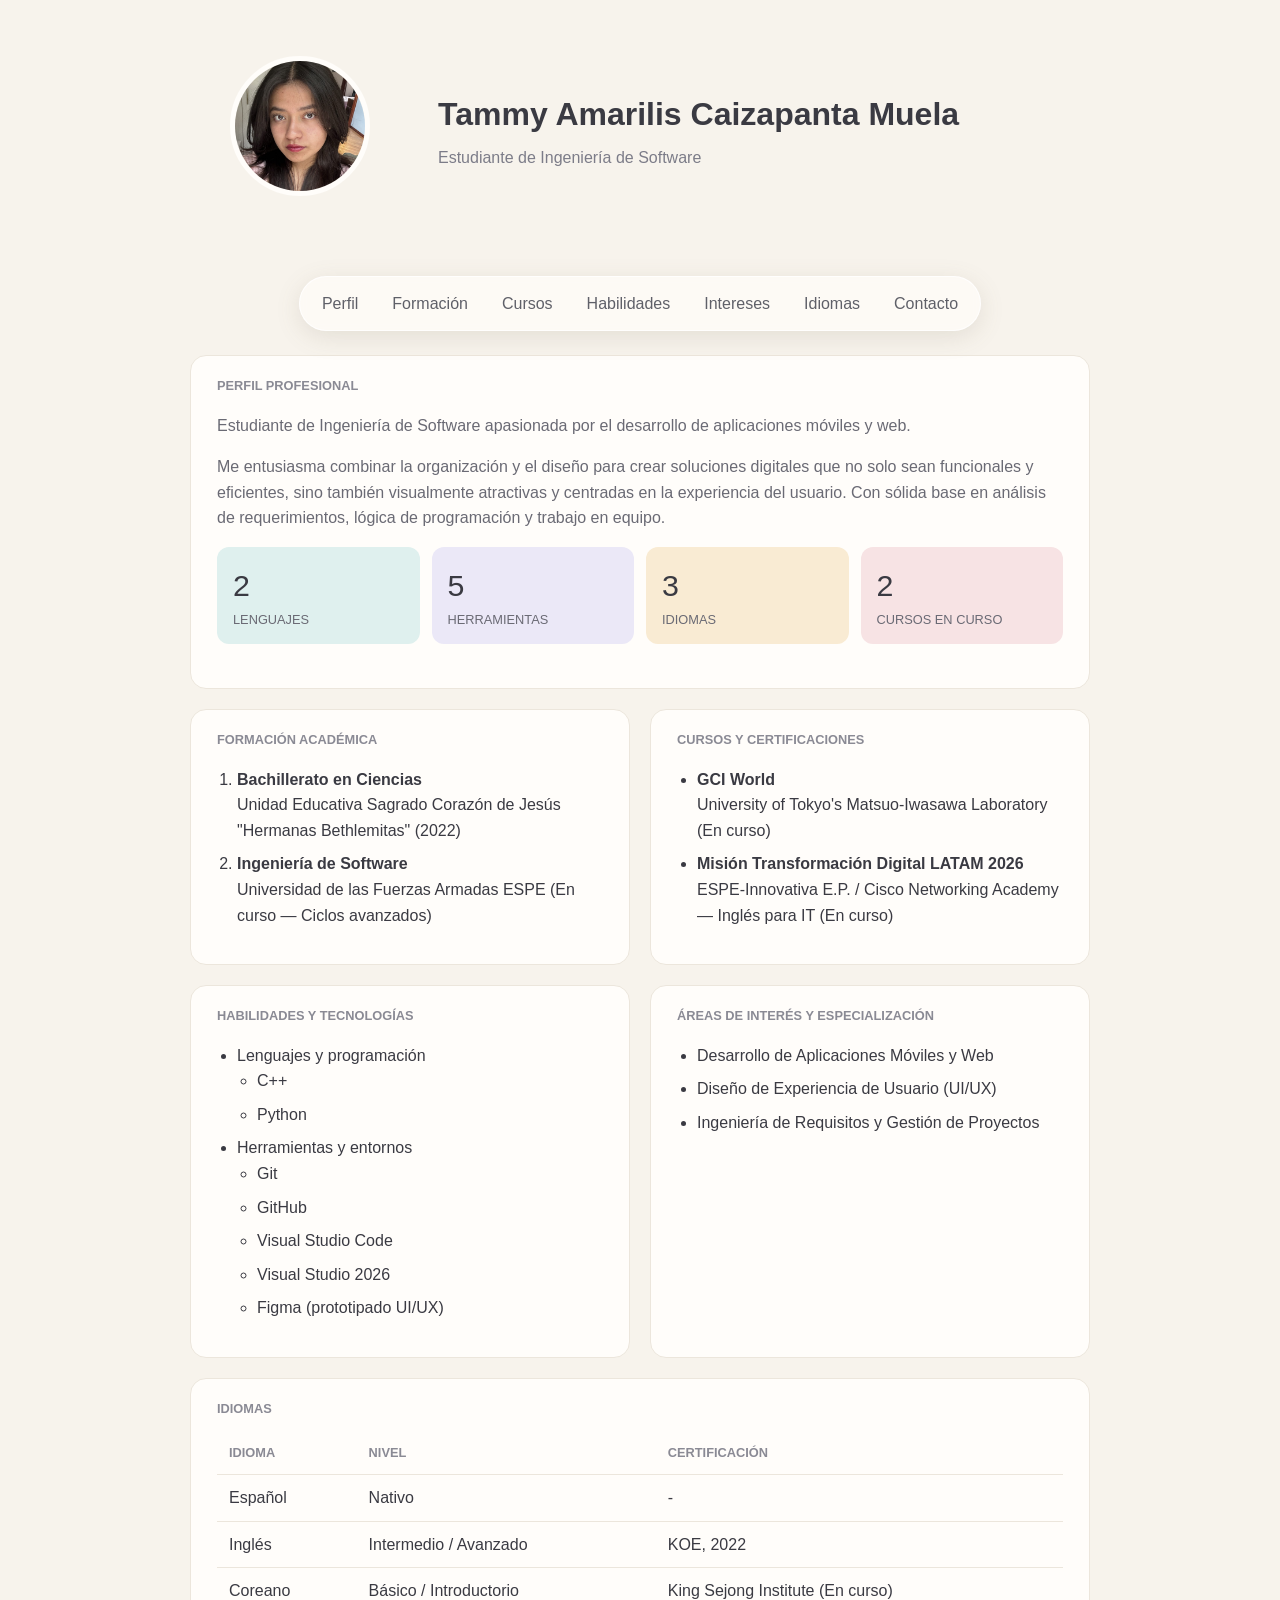
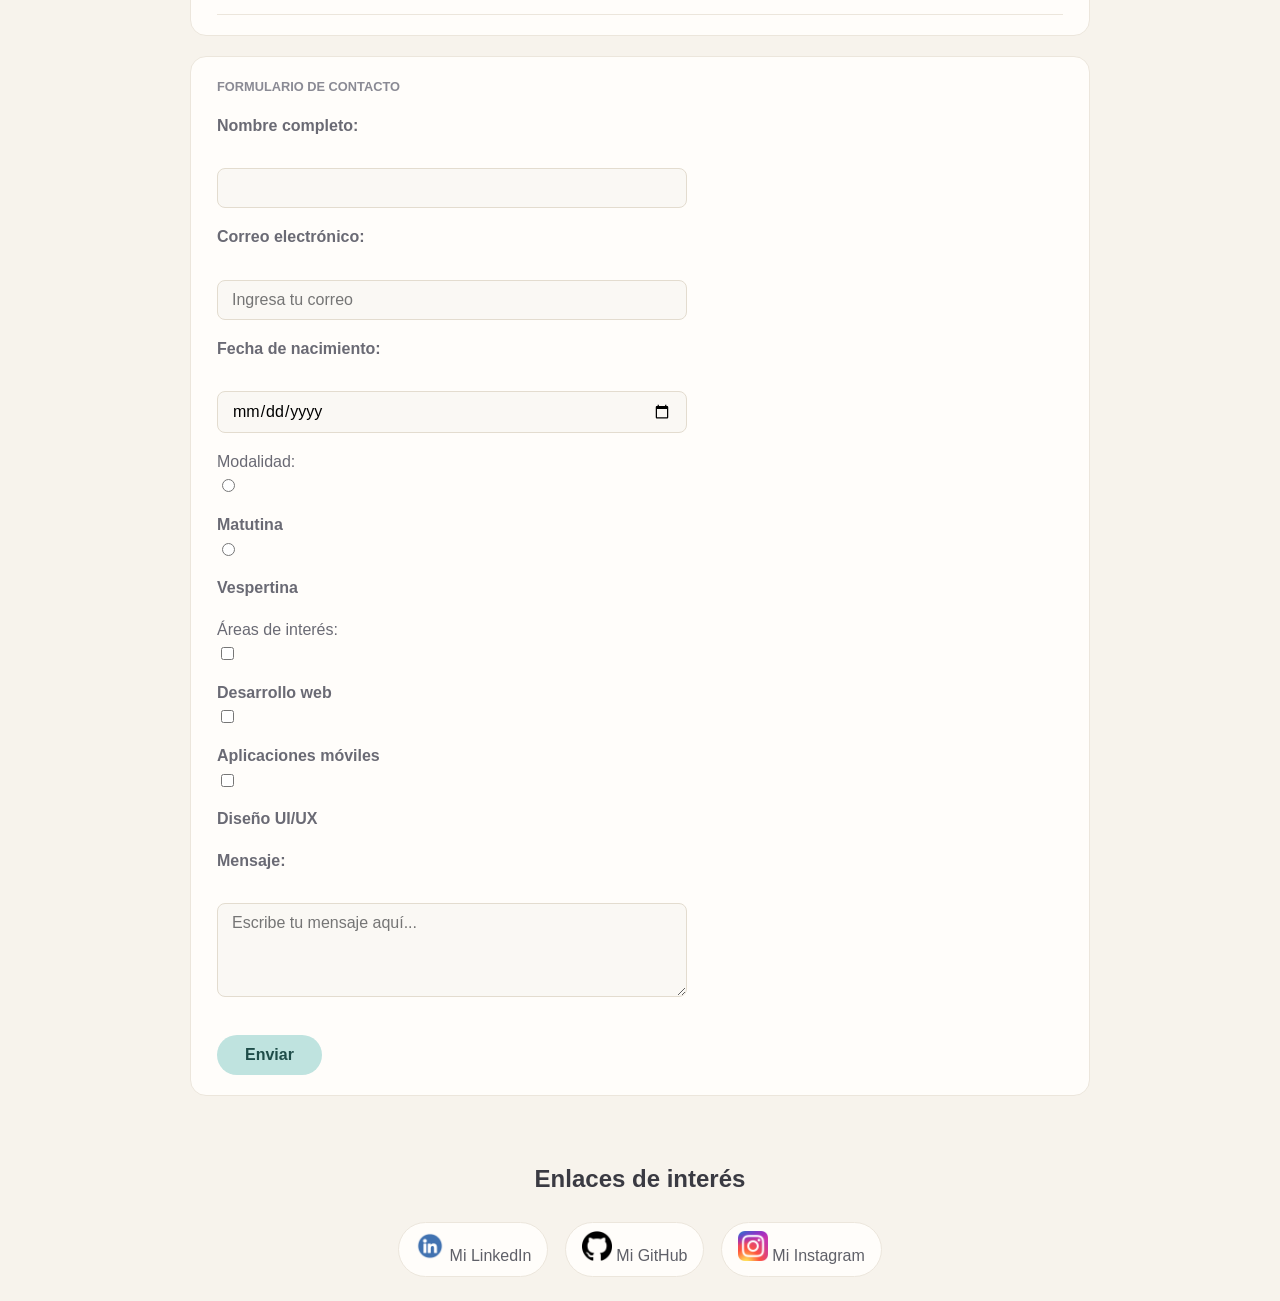
==== perfil-profesional/index.html @ f211ebad "Upload 01 Perfil Profesional" ====
<!DOCTYPE html>
<html lang="es">

<head>
    <meta charset="UTF-8">
    <meta name="viewport" content="width=device-width, initial-scale=1.0">
    <title>Perfil profesional - Tammy Caizapanta</title>
    <link rel="stylesheet" href="css/styles.css">
       <link rel="icon" type="image/png" href="img/pageicon.png">
</head>

<body>

    <header>
        <figure>
            <img src="img/foto_perfil.jpg" alt="Foto de perfil de Tammy Caizapanta" width="250" height="274">
        </figure>
        <div>
            <h1>Tammy Amarilis Caizapanta Muela</h1>
            <p>Estudiante de Ingeniería de Software</p>
        </div>
    </header>

    <nav>
        <ul>
            <li><a href="#perfil">Perfil</a></li>
            <li><a href="#formacion">Formación</a></li>
            <li><a href="#cursos">Cursos</a></li>
            <li><a href="#habilidades">Habilidades</a></li>
            <li><a href="#intereses">Intereses</a></li>
            <li><a href="#idiomas">Idiomas</a></li>
            <li><a href="#contacto">Contacto</a></li>
        </ul>
    </nav>

    <main>

        <section id="perfil">
            <h2>Perfil Profesional</h2>
            <p id="resumen" class="destacado">
                Estudiante de Ingeniería de Software apasionada por el desarrollo de aplicaciones móviles y web.
            </p>
            <p>
                Me entusiasma combinar la organización y el diseño para crear soluciones digitales que no solo
                sean funcionales y eficientes, sino también visualmente atractivas y centradas en la experiencia
                del usuario. Con sólida base en análisis de requerimientos, lógica de programación y trabajo en
                equipo.
            </p>
            <ul class="datos">
                <li class="teal"><strong>2</strong> Lenguajes</li>
                <li class="lila"><strong>5</strong> Herramientas</li>
                <li class="durazno"><strong>3</strong> Idiomas</li>
                <li class="rosa"><strong>2</strong> Cursos en curso</li>
            </ul>
        </section>

        <section id="formacion">
            <h2>Formación Académica</h2>
            <ol>
                <li>
                    <strong>Bachillerato en Ciencias</strong><br>
                    Unidad Educativa Sagrado Corazón de Jesús "Hermanas Bethlemitas"
                    (<time datetime="2022">2022</time>)
                </li>
                <li>
                    <strong>Ingeniería de Software</strong><br>
                    Universidad de las Fuerzas Armadas ESPE (En curso — Ciclos avanzados)
                </li>
            </ol>
        </section>

        <section id="cursos">
            <h2>Cursos y Certificaciones</h2>
            <ul>
                <li>
                    <strong>GCI World</strong><br>
                    University of Tokyo's Matsuo-Iwasawa Laboratory (En curso)
                </li>
                <li>
                    <strong>Misión Transformación Digital LATAM 2026</strong><br>
                    ESPE-Innovativa E.P. / Cisco Networking Academy — Inglés para IT (En curso)
                </li>
            </ul>
        </section>

        <section id="habilidades">
            <h2>Habilidades y Tecnologías</h2>
            <ul>
                <li>Lenguajes y programación
                    <ul>
                        <li>C++</li>
                        <li>Python</li>
                    </ul>
                </li>
                <li>Herramientas y entornos
                    <ul>
                        <li>Git</li>
                        <li>GitHub</li>
                        <li>Visual Studio Code</li>
                        <li>Visual Studio 2026</li>
                        <li>Figma (prototipado UI/UX)</li>
                    </ul>
                </li>
            </ul>
        </section>

        <section id="intereses">
            <h2>Áreas de Interés y Especialización</h2>
            <ul>
                <li>Desarrollo de Aplicaciones Móviles y Web</li>
                <li>Diseño de Experiencia de Usuario (UI/UX)</li>
                <li>Ingeniería de Requisitos y Gestión de Proyectos</li>
            </ul>
        </section>

        <section id="idiomas">
            <h2>Idiomas</h2>
            <table>
                <tr>
                    <th>Idioma</th>
                    <th>Nivel</th>
                    <th>Certificación</th>
                </tr>
                <tr>
                    <td>Español</td>
                    <td>Nativo</td>
                    <td>-</td>
                </tr>
                <tr>
                    <td>Inglés</td>
                    <td>Intermedio / Avanzado</td>
                    <td>KOE, 2022</td>
                </tr>
                <tr>
                    <td>Coreano</td>
                    <td>Básico / Introductorio</td>
                    <td>King Sejong Institute (En curso)</td>
                </tr>
            </table>
        </section>

        <section id="contacto">
            <h2>Formulario de contacto</h2>
            <form action="index.html" method="get">
                <p>
                    <label for="nombre">Nombre completo:</label><br>
                    <input type="text" id="nombre" name="nombre" required>
                </p>

                <p>
                    <label for="correo">Correo electrónico:</label><br>
                    <input type="email" id="correo" name="correo" placeholder="Ingresa tu correo" required>
                </p>

                <p>
                    <label for="fecha">Fecha de nacimiento:</label><br>
                    <input type="date" id="fecha" name="fecha" required>
                </p>

                <p>
                    Modalidad:<br>
                    <input type="radio" id="matutina" name="modalidad" value="matutina" required>
                    <label for="matutina" class="opcion">Matutina</label>
                    <input type="radio" id="vespertina" name="modalidad" value="vespertina">
                    <label for="vespertina" class="opcion">Vespertina</label>
                </p>

                <p>
                    Áreas de interés:<br>
                    <input type="checkbox" id="web" name="intereses" value="Desarrollo web">
                    <label for="web" class="opcion">Desarrollo web</label>
                    <input type="checkbox" id="movil" name="intereses" value="Aplicaciones móviles">
                    <label for="movil" class="opcion">Aplicaciones móviles</label>
                    <input type="checkbox" id="diseno" name="intereses" value="Diseño UI/UX">
                    <label for="diseno" class="opcion">Diseño UI/UX</label>
                </p>

                <p>
                    <label for="mensaje">Mensaje:</label><br>
                    <textarea id="mensaje" name="mensaje" rows="4" maxlength="300"
                        placeholder="Escribe tu mensaje aquí..." required></textarea>
                </p>

                <button type="submit">Enviar</button>
            </form>
        </section>

    </main>

    <footer>
        <h2>Enlaces de interés</h2>
        <address>
            <a href="https://www.linkedin.com/in/tammycaizapanta/" target="_blank" rel="noopener noreferrer">
                <img src="img/linkedin.png" alt="LinkedIn" width="30" height="30">
                Mi LinkedIn
            </a>
            <a href="https://github.com/tammycaizapanta" target="_blank" rel="noopener noreferrer">
                <img src="img/github.png" alt="GitHub" width="30" height="30">
                Mi GitHub
            </a>
            <a href="https://instagram.com/tammy.thv" target="_blank" rel="noopener noreferrer">
                <img src="img/ig.png" alt="Instagram" width="30" height="30">
                Mi Instagram
            </a>
        </address>
    </footer>

</body>

</html>
---- perfil-profesional/css/styles.css ----
body {
    margin: 0;
    background: #f7f3ec;
    color: #3a3a42;
    font-family: -apple-system, BlinkMacSystemFont, "Segoe UI", Roboto, sans-serif;
    line-height: 1.6;
}

h1, h2, h3 { font-weight: 600; }

input, textarea, button {
    font-family: -apple-system, BlinkMacSystemFont, "Segoe UI", Roboto, sans-serif;
    font-size: 1rem;
}

header {
    max-width: 900px;
    margin: 0 auto;
    padding: 40px 20px;
    display: flex;
    align-items: center;
    gap: 28px;
}

header img {
    width: 130px;
    height: 130px;
    object-fit: cover;
    border-radius: 50%;
    border: 5px solid #fffdfa;
}

header h1 { margin: 0 0 4px; font-size: 2rem; }
header p { margin: 0; color: #7c7c88; }

/* Menú estilo cristal */
nav {
    position: sticky;
    top: 12px;
    width: fit-content;
    max-width: calc(100% - 24px);
    margin: 16px auto 24px;
    padding: 6px;
    background: rgba(255, 253, 250, 0.7);
    backdrop-filter: blur(4px);
    border: 1px solid rgba(255, 255, 255, 0.8);
    border-radius: 999px;
    box-shadow: 0 6px 24px rgba(120, 110, 90, 0.15);
}

nav ul { 
    list-style: none; 
    margin: 0; 
    padding: 0; 
    display: flex; 
    gap: 2px; 
}

nav a { 
    display: block; 
    padding: 8px 16px; 
    border-radius: 999px; 
    color: #5f6068; 
    text-decoration: none; 
}

nav a:hover { background: #dff0ee; color: #2f6b66; }

main {
    max-width: 900px;
    margin: 0 auto;
    padding: 0 20px 24px;
    display: grid;
    grid-template-columns: 1fr 1fr;
    gap: 20px;
}

#perfil, #idiomas, #contacto { grid-column: 1 / -1; }

main > section {
    background: #fffdfa;
    border: 1px solid #ece6dc;
    border-radius: 16px;
    padding: 20px 26px;
}

section > h2 {
    color: #8a8a94;
    font-size: 0.8rem;
    text-transform: uppercase;
    margin: 0 0 14px;
}

section ul, section ol { padding-left: 20px; }
section li { margin-bottom: 8px; }

.datos {
    list-style: none;
    padding: 0;
    display: grid;
    grid-template-columns: repeat(4, 1fr);
    gap: 12px;
}

.datos li {
    border-radius: 12px;
    padding: 14px 16px;
    font-size: 0.8rem;
    text-transform: uppercase;
    color: #6a6a74;
}

.datos strong { display: block; font-size: 1.9rem; font-weight: 500; color: #3a3a42; }

/* Cuadros de colorcito */
.teal { background: #dff0ee; }
.lila { background: #ebe8f7; }
.durazno { background: #f9ebd3; }
.rosa { background: #f7e3e4; }

p { color: #6a6a74; }

table { width: 100%; border-collapse: collapse; }
th, td { padding: 10px 12px; text-align: left; border-bottom: 1px solid #ece6dc; }
th { color: #8a8a94; font-size: 0.8rem; text-transform: uppercase; }

label { font-weight: 600; display: block; margin-top: 12px; }

input, textarea {
    width: 100%;
    max-width: 440px;
    margin-top: 4px;
    padding: 10px 14px;
    background: #faf8f4;
    border: 1px solid #e3dccf;
    border-radius: 8px;
}

input[type="radio"],
input[type="checkbox"] { width: auto; margin-right: 8px; }

button {
    background: #bfe3df;
    color: #1f4d49;
    border: none;
    border-radius: 999px;
    padding: 11px 28px;
    font-weight: 600;
    cursor: pointer;
    margin-top: 14px;
}
button:hover { background: #a9d6d1; }

footer { max-width: 900px; margin: 0 auto; padding: 20px; text-align: center; }
address { font-style: normal; }

footer a {
    display: inline-block;
    margin: 4px 6px;
    padding: 8px 16px;
    background: #fffdfa;
    border: 1px solid #ece6dc;
    border-radius: 999px;
    color: #5f6068;
    text-decoration: none;
}

@media (max-width: 650px) {
    header { flex-direction: column; text-align: center; }
    main { grid-template-columns: 1fr; }
    .datos { grid-template-columns: 1fr 1fr; }

    nav {
        width: 100%;
        box-sizing: border-box;
        overflow-x: auto;
    }
    nav ul {
        flex-wrap: nowrap;
        width: max-content;
    }
    nav a {
        white-space: nowrap;
    }
}
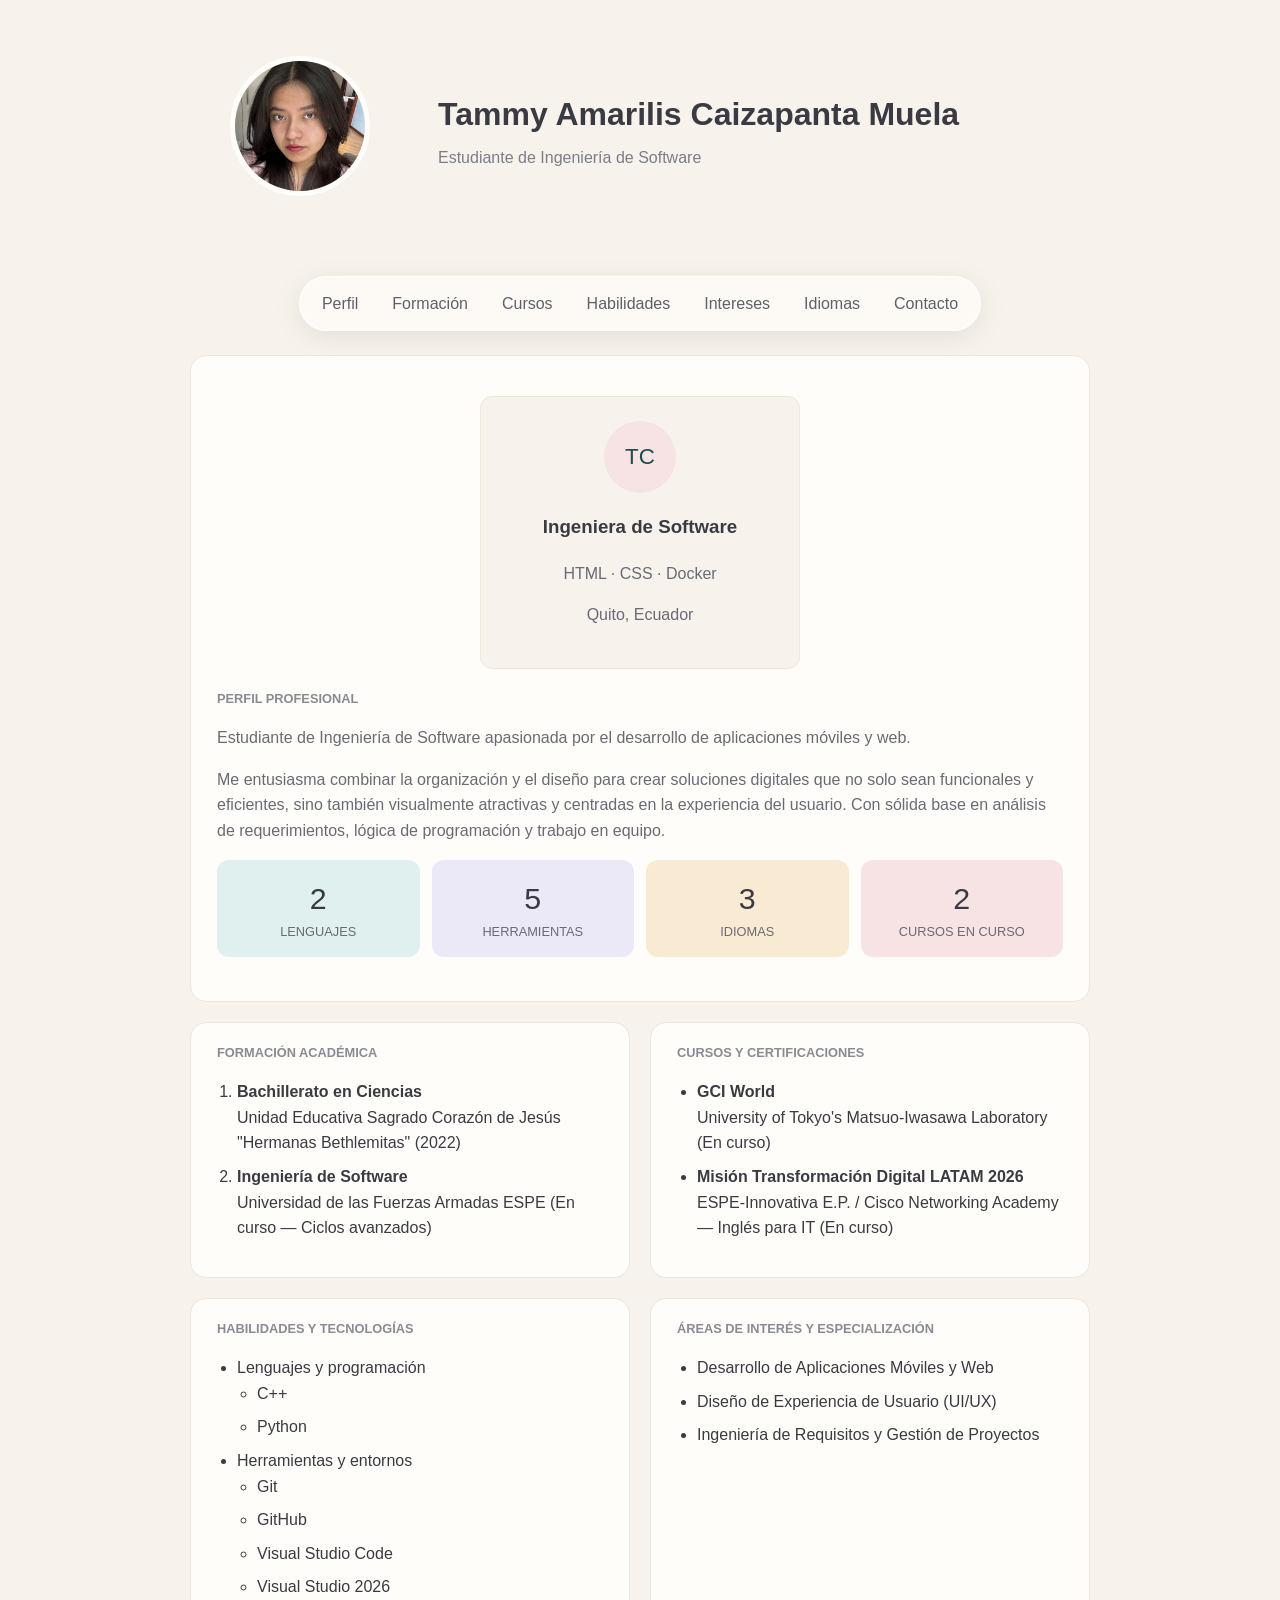
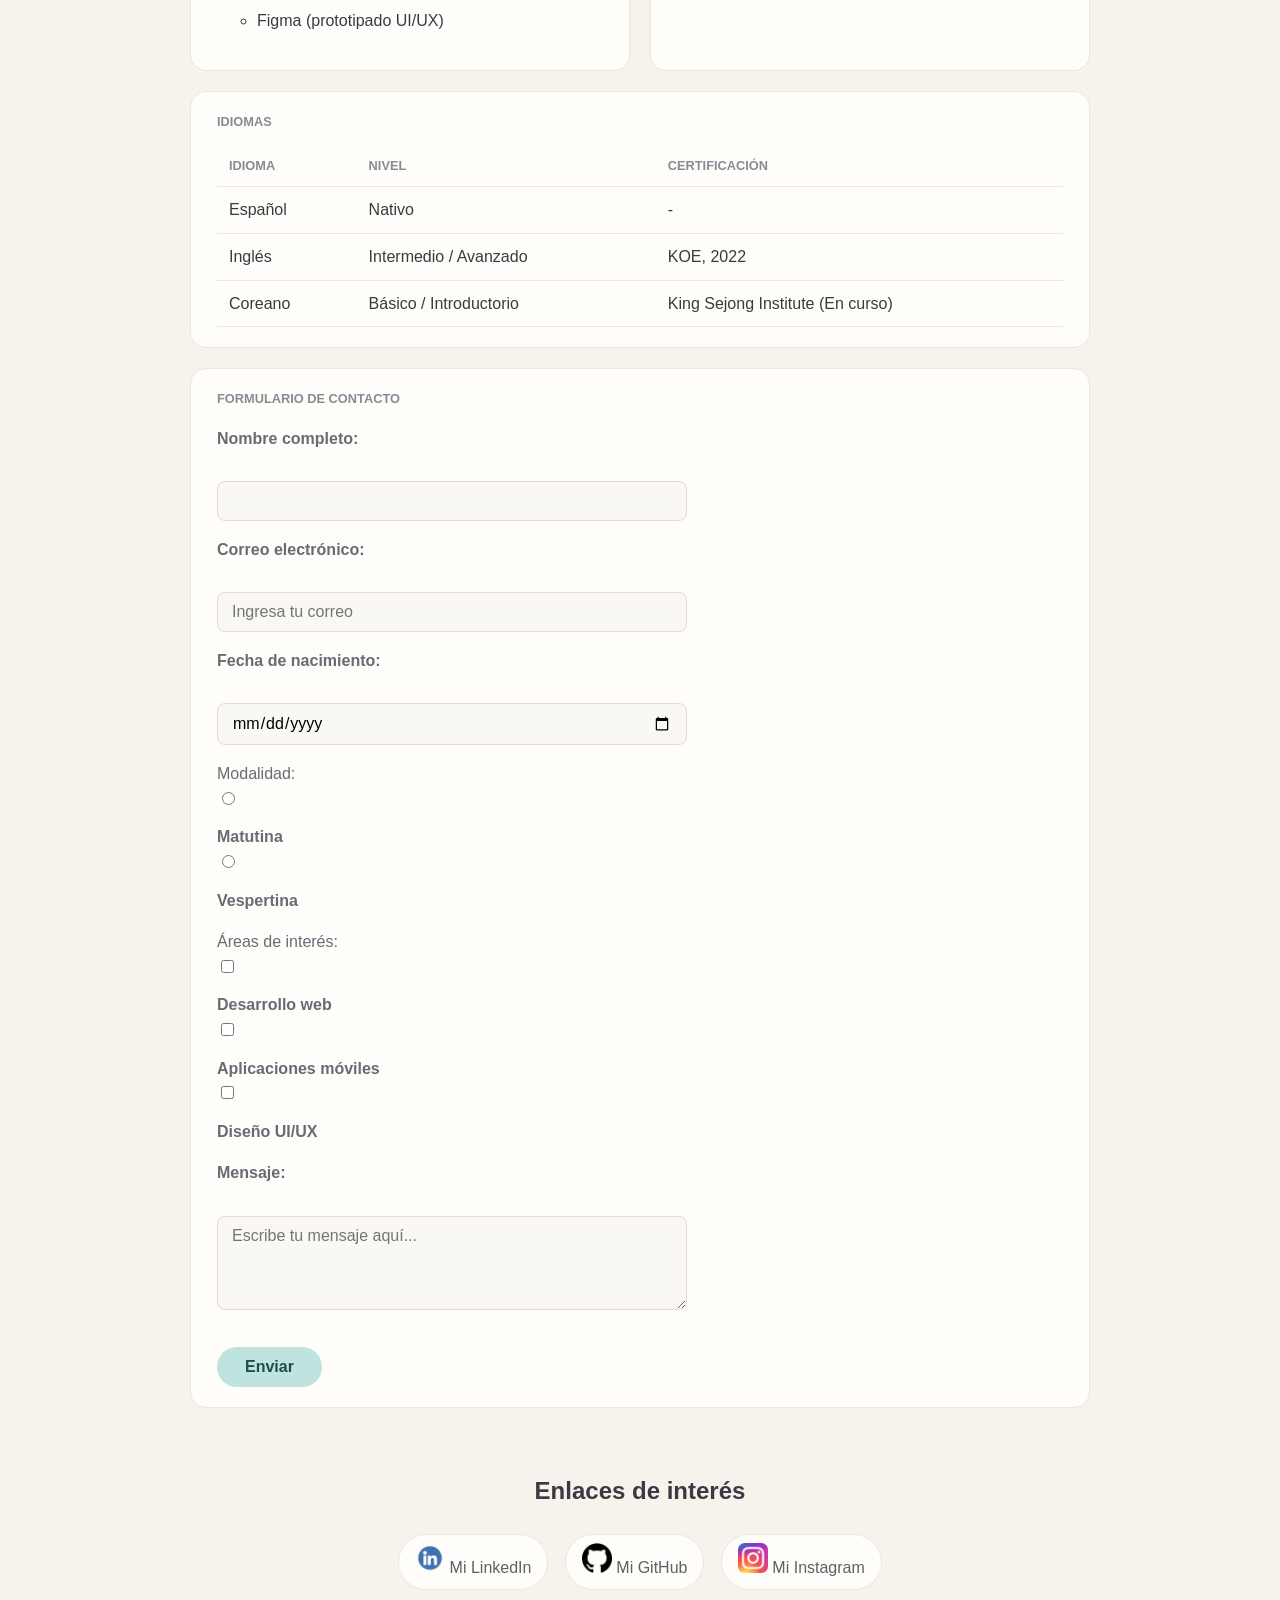
==== commit d7432e7d: "Card" ====
--- a/perfil-profesional/index.html
+++ b/perfil-profesional/index.html
@@ -36,6 +36,14 @@
     <main>
 
         <section id="perfil">
+            
+            <article class="card">
+                <div class="card-avatar">TC</div>
+                <h3>Ingeniera de Software</h3>
+                <p>HTML · CSS · Docker</p>
+                <p>Quito, Ecuador</p>
+            </article>
+
             <h2>Perfil Profesional</h2>
             <p id="resumen" class="destacado">
                 Estudiante de Ingeniería de Software apasionada por el desarrollo de aplicaciones móviles y web.
--- a/perfil-profesional/css/styles.css
+++ b/perfil-profesional/css/styles.css
@@ -33,7 +33,6 @@
 header h1 { margin: 0 0 4px; font-size: 2rem; }
 header p { margin: 0; color: #7c7c88; }
 
-/* Menú estilo cristal */
 nav {
     position: sticky;
     top: 12px;
@@ -112,11 +111,10 @@
 
 .datos strong { display: block; font-size: 1.9rem; font-weight: 500; color: #3a3a42; }
 
-/* Cuadros de colorcito */
-.teal { background: #dff0ee; }
-.lila { background: #ebe8f7; }
-.durazno { background: #f9ebd3; }
-.rosa { background: #f7e3e4; }
+.teal { background: #dff0ee; text-align: center; }
+.lila { background: #ebe8f7; text-align: center; } 
+.durazno { background: #f9ebd3; text-align: center; }
+.rosa { background: #f7e3e4; text-align: center; }
 
 p { color: #6a6a74; }
 
@@ -163,6 +161,28 @@
     border-radius: 999px;
     color: #5f6068;
     text-decoration: none;
+}
+
+.card {
+    width: 320px;
+    padding: 24px;
+    margin: 20px auto;
+    border: 1px solid #efe6d7;
+    border-radius: 12px;
+    box-sizing: border-box;
+    background: #f7f3ec;
+    text-align: center;
+}
+
+.card-avatar {
+    width: 72px;
+    height: 72px;
+    margin: 0 auto 12px;
+    border-radius: 80%;
+    background: #f7e3e4;
+    color: #1f4d49;
+    font-size: 1.4rem;
+    line-height: 72px;
 }
 
 @media (max-width: 650px) {
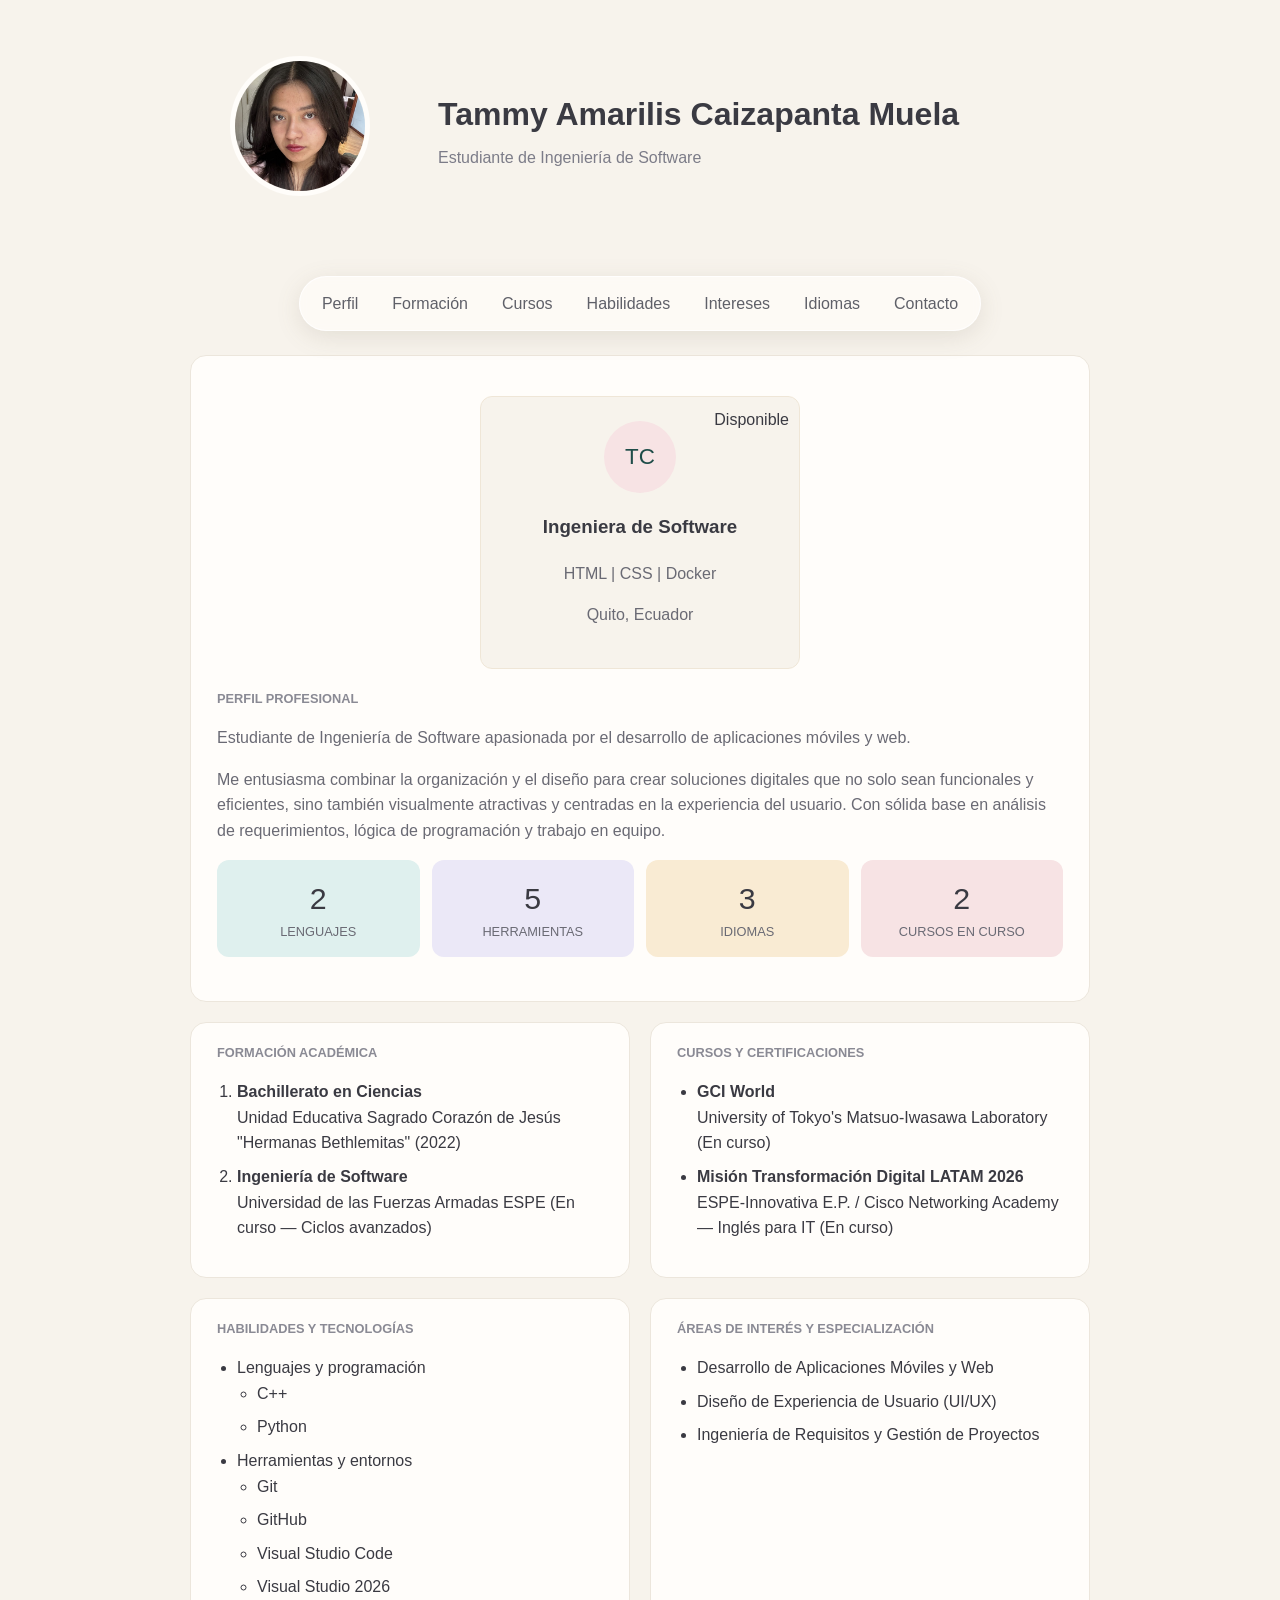
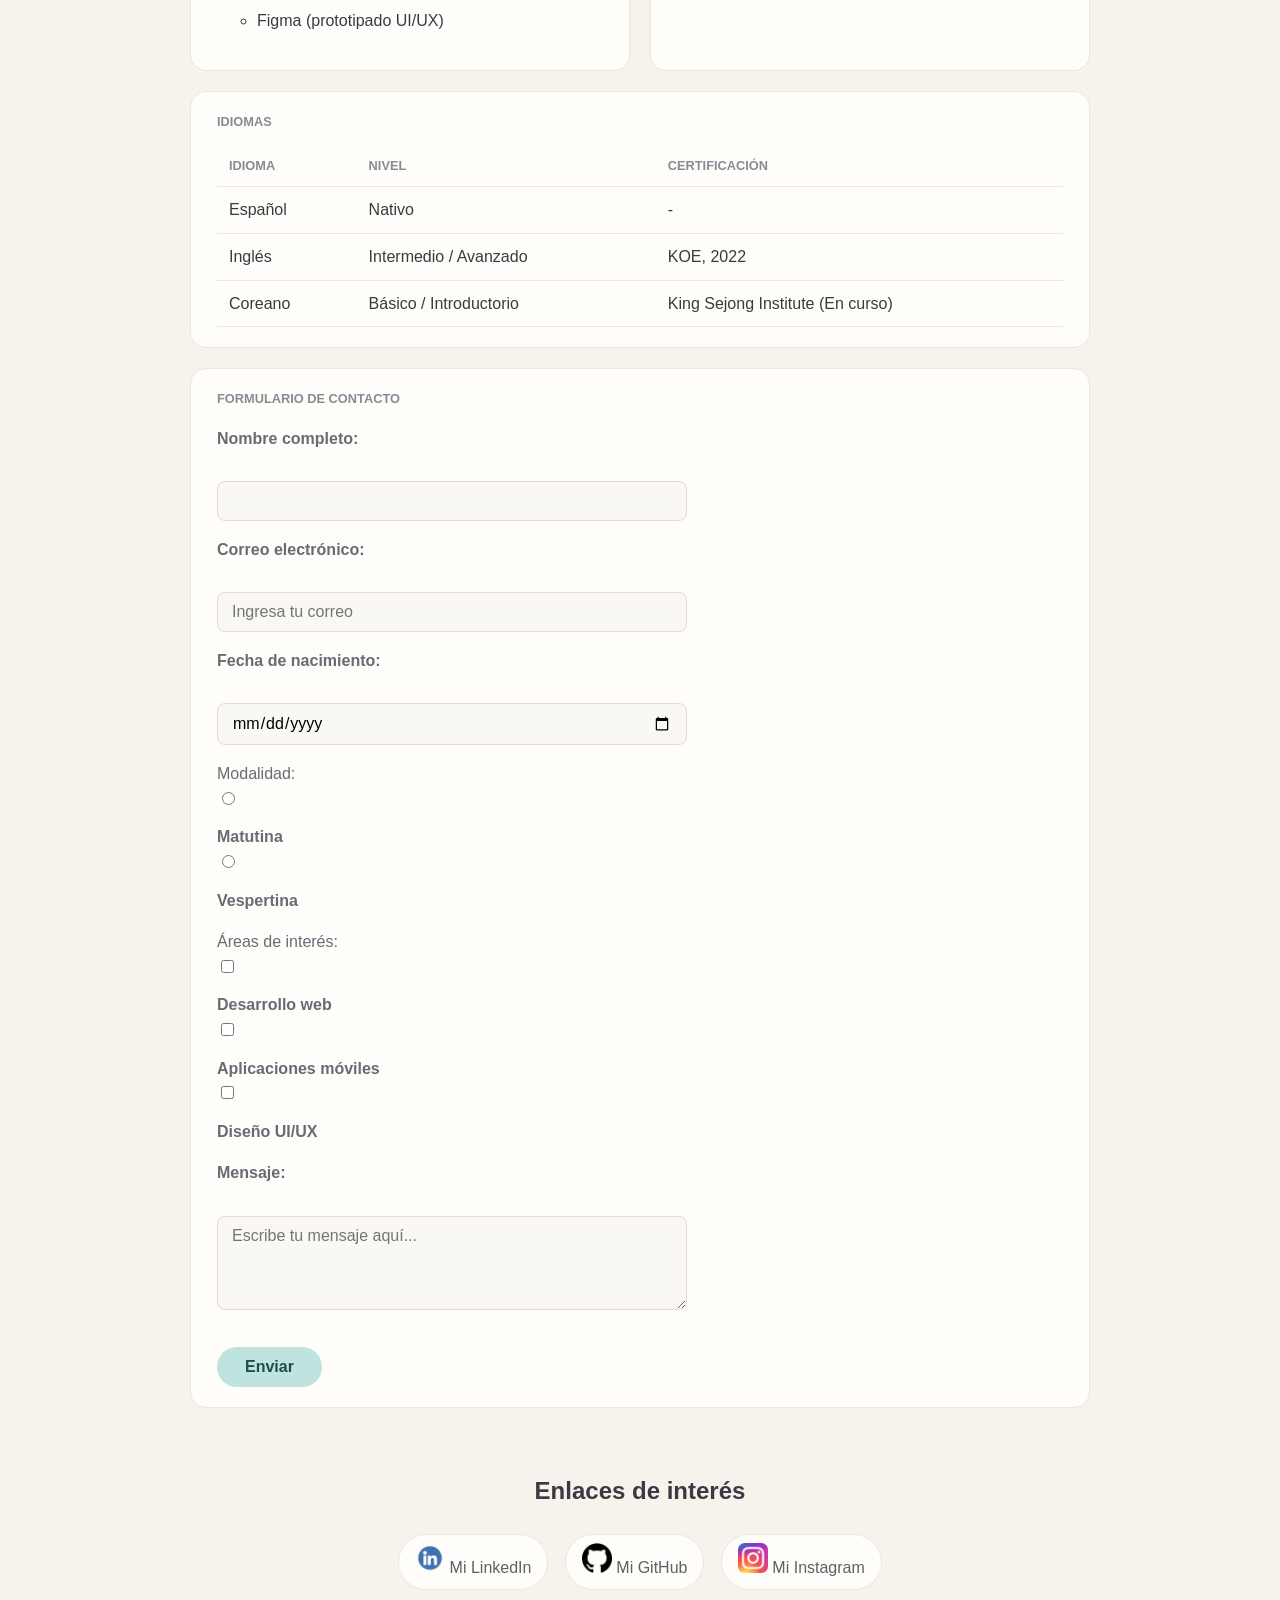
==== commit 9f52ee10: "card update" ====
--- a/perfil-profesional/index.html
+++ b/perfil-profesional/index.html
@@ -38,10 +38,21 @@
         <section id="perfil">
             
             <article class="card">
-                <div class="card-avatar">TC</div>
-                <h3>Ingeniera de Software</h3>
-                <p>HTML · CSS · Docker</p>
-                <p>Quito, Ecuador</p>
+                <span class="estado">
+                    Disponible
+                </span>
+                <div class="avatar">
+                    TC
+                </div>
+                <h3 class = "cargo">
+                    Ingeniera de Software
+                </h3>
+                <p class = "tecnologias">
+                    HTML | CSS | Docker
+                </p>
+                <p class = "ubicacion">
+                    Quito, Ecuador
+                </p>
             </article>
 
             <h2>Perfil Profesional</h2>
--- a/perfil-profesional/css/styles.css
+++ b/perfil-profesional/css/styles.css
@@ -164,6 +164,7 @@
 }
 
 .card {
+    position: relative;
     width: 320px;
     padding: 24px;
     margin: 20px auto;
@@ -174,7 +175,7 @@
     text-align: center;
 }
 
-.card-avatar {
+.avatar {
     width: 72px;
     height: 72px;
     margin: 0 auto 12px;
@@ -183,6 +184,12 @@
     color: #1f4d49;
     font-size: 1.4rem;
     line-height: 72px;
+}
+
+.estado {
+    position: absolute;
+    top: 10px;
+    right: 10px;
 }
 
 @media (max-width: 650px) {
